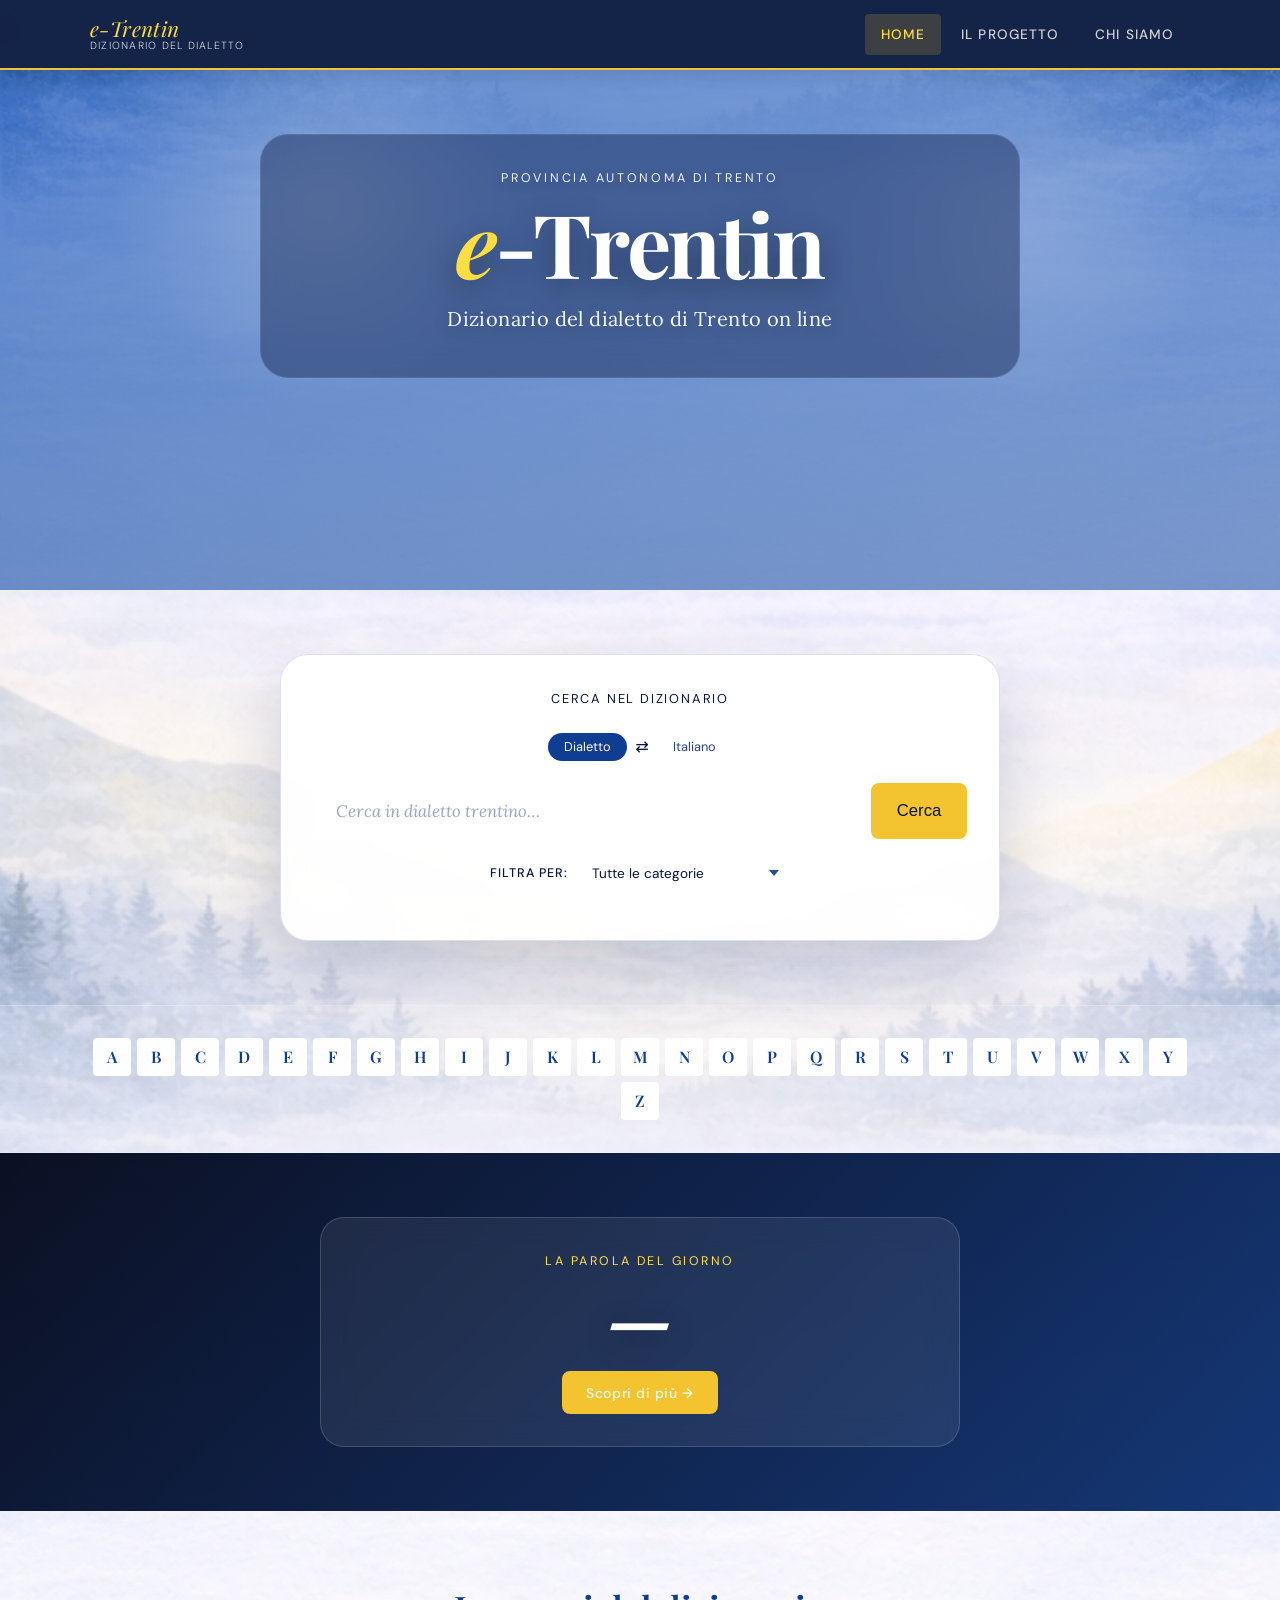
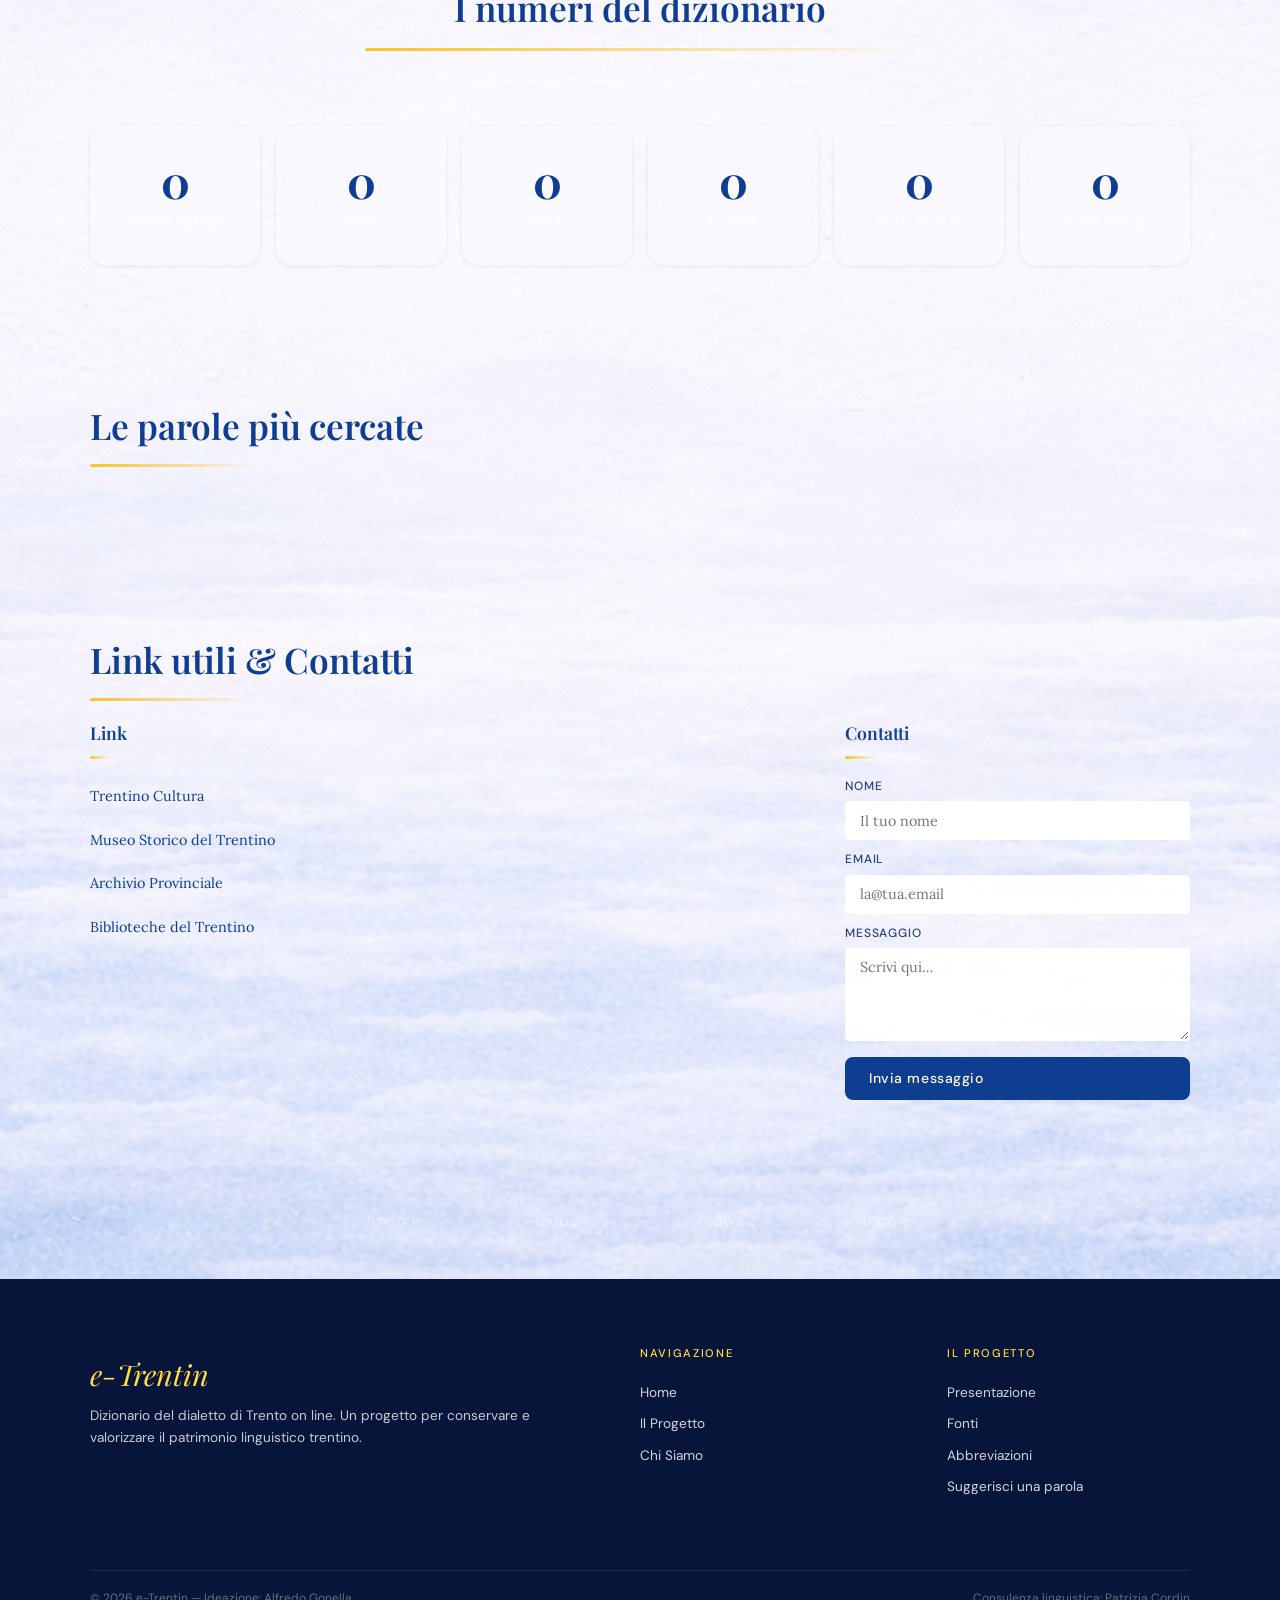
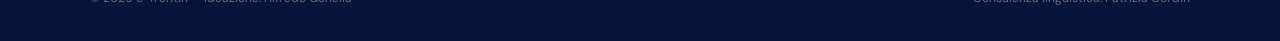
==== SITO/index.html @ 9597fbcd "modifiche estetiche" ====
<!DOCTYPE html>
<html lang="it">
<head>
  <meta charset="UTF-8" />
  <meta name="viewport" content="width=device-width, initial-scale=1.0" />
  <meta name="description" content="e-Trentin — Dizionario del dialetto di Trento online. Cerca parole in dialetto trentino o in italiano." />
  <title>e-Trentin | Dizionario del dialetto di Trento</title>

  <!-- Favicon (puoi sostituire con un file .ico reale) -->
  <link rel="icon" href="data:image/svg+xml,<svg xmlns='http://www.w3.org/2000/svg' viewBox='0 0 100 100'><text y='.9em' font-size='90'>🏔</text></svg>" />

  <!-- CSS: foglio principale + home -->
  <link rel="stylesheet" href="style.css" />
  <link rel="stylesheet" href="home.css" />
</head>
<body>

  <!-- ══════════════════════════════════════════
       NAVBAR
       ══════════════════════════════════════════ -->
  <nav id="navbar" role="navigation" aria-label="Navigazione principale">
    <div class="container nav-inner">

      <!-- Logo testuale -->
      <a href="index.html" class="nav-logo" aria-label="e-Trentin — torna alla home">
        <span class="logo-title">e-Trentin</span>
        <span class="logo-sub">Dizionario del dialetto</span>
      </a>

      <!-- Hamburger (mobile) -->
      <button id="nav-toggle" class="nav-toggle" aria-label="Apri menu" aria-expanded="false" aria-controls="nav-links">
        <span></span>
        <span></span>
        <span></span>
      </button>

      <!-- Voci di menu -->
      <ul id="nav-links" class="nav-links" role="menubar">
        <li role="none"><a href="index.html"    role="menuitem" class="active">Home</a></li>
        <li role="none"><a href="progetto.html" role="menuitem">Il Progetto</a></li>
        <li role="none"><a href="chi-siamo.html" role="menuitem">Chi Siamo</a></li>
      </ul>
    </div>
  </nav>


  <!-- ══════════════════════════════════════════
       HEADER HERO
       ══════════════════════════════════════════ -->
  <header id="site-header" role="banner">
    <div class="container header-content">
      <p class="header-pretitle animate-fade-up delay-1">Provincia Autonoma di Trento</p>
      <h1 class="site-title animate-fade-up delay-2">
        <em>e</em>-Trentin
      </h1>
      <p class="site-subtitle animate-fade-up delay-3">
        Dizionario del dialetto di Trento on line
      </p>
    </div>
  </header>


  <!-- ══════════════════════════════════════════
       SEZIONE RICERCA
       ══════════════════════════════════════════ -->
  <main id="main-content">
    <section id="cerca" aria-labelledby="cerca-title">
      <div class="container">

        <div class="search-wrapper">
          <p class="search-intro" id="cerca-title">Cerca nel dizionario</p>

          <!-- Toggle direzione: dialetto ↔ italiano -->
          <div class="search-direction" role="group" aria-label="Direzione di ricerca">
            <button class="dir-btn active" data-dir="dialetto" aria-pressed="true">
              Dialetto
            </button>
            <span class="dir-arrow" aria-hidden="true">⇄</span>
            <button class="dir-btn" data-dir="italiano" aria-pressed="false">
              Italiano
            </button>
          </div>

          <!-- Barra di ricerca con autocomplete -->
          <div class="search-box" role="search">
            <label for="search-input" class="visually-hidden">Inserisci il termine da cercare</label>
            <input
              type="search"
              id="search-input"
              class="search-input"
              placeholder="Cerca in dialetto trentino…"
              autocomplete="off"
              autocorrect="off"
              spellcheck="false"
              aria-autocomplete="list"
              aria-controls="autocomplete-dropdown"
            />
            <button id="search-btn" class="search-btn" aria-label="Avvia ricerca">
              Cerca
            </button>
            <!-- Dropdown autocomplete -->
            <div
              id="autocomplete-dropdown"
              class="autocomplete-dropdown"
              role="listbox"
              aria-label="Suggerimenti"
            ></div>
          </div>

          <!-- Filtro per categoria grammaticale -->
          <div class="filter-row">
            <span class="filter-label" id="filter-label">Filtra per:</span>
            <label for="filter-categoria" class="visually-hidden">Categoria grammaticale</label>
            <select id="filter-categoria" class="filter-select" aria-labelledby="filter-label">
              <option value="tutte">Tutte le categorie</option>
              <option value="sm">sm — Sostantivo maschile</option>
              <option value="sf">sf — Sostantivo femminile</option>
              <option value="np">np — Nome proprio</option>
              <option value="vb">vb — Verbo</option>
              <option value="avv">avv — Avverbio</option>
            </select>
          </div>
        </div><!-- /.search-wrapper -->

      </div><!-- /.container -->
    </section><!-- /#cerca -->


    <!-- ══════════════════════════════════════════
         NAVIGAZIONE ALFABETICA
         ══════════════════════════════════════════ -->
    <section id="alfabeto" aria-label="Sfoglia per lettera">
      <div class="container">
        <nav class="alphabet-nav" role="navigation" aria-label="Alfabeto">
          <!-- Le lettere vengono generate per comodità,
               ma potresti anche scriverle a mano -->
          <script>
            (function() {
              const lettere = 'ABCDEFGHIJKLMNOPQRSTUVWXYZ'.split('');
              lettere.forEach(l => {
                document.write(
                  `<button class="alpha-btn" data-letter="${l}" aria-label="Parole che iniziano con ${l}">${l}</button>`
                );
              });
            })();
          </script>
        </nav>
      </div>
    </section>


    <!-- ══════════════════════════════════════════
         RISULTATI RICERCA (nascosta all'inizio)
         ══════════════════════════════════════════ -->
    <section id="risultati" aria-live="polite" aria-label="Risultati della ricerca" hidden>
      <div class="container">
        <div class="results-header">
          <h2 class="section-title">Risultati</h2>
          <span id="results-count" class="results-count" aria-atomic="true"></span>
        </div>
        <div id="results-list" class="results-list" role="list"></div>
      </div>
    </section>


    <!-- ══════════════════════════════════════════
         PAROLA DEL GIORNO
         ══════════════════════════════════════════ -->
    <section id="parola-giorno" aria-labelledby="pdg-heading">
      <div class="container parola-giorno-inner">
        <p class="pdg-label">La parola del giorno</p>
        <h2 class="pdg-word" id="pdg-word" aria-atomic="true">—</h2>
        <p class="pdg-translation" id="pdg-translation"></p>
        <p style="font-size:.88rem; color:rgba(245,240,232,.6); margin-bottom:1.2rem;" id="pdg-definition"></p>
        <button id="pdg-btn" class="btn btn-accent">
          Scopri di più →
        </button>
      </div>
    </section>


    <!-- ══════════════════════════════════════════
         I NUMERI DEL DIZIONARIO
         ══════════════════════════════════════════ -->
    <section id="numeri" aria-labelledby="numeri-title">
      <div class="container">
        <h2 class="section-title centered" id="numeri-title">I numeri del dizionario</h2>
        <p style="text-align:center; color:var(--clr-light-text); font-style:italic; margin-bottom:2rem; font-size:.9rem;">
          Aggiornato continuamente grazie al contributo della comunità
        </p>
        <div class="stats-grid">
          <!-- data-count: valore finale animato da JS -->
          <div class="stat-item card">
            <span class="stat-number" id="count-lemmi" data-count="3240">0</span>
            <span class="stat-label">Lemmi totali</span>
          </div>
          <div class="stat-item card">
            <span class="stat-number" id="count-nomi" data-count="1850">0</span>
            <span class="stat-label">Nomi</span>
          </div>
          <div class="stat-item card">
            <span class="stat-number" id="count-verbi" data-count="720">0</span>
            <span class="stat-label">Verbi</span>
          </div>
          <div class="stat-item card">
            <span class="stat-number" id="count-avv" data-count="310">0</span>
            <span class="stat-label">Avverbi</span>
          </div>
          <div class="stat-item card">
            <span class="stat-number" id="count-np" data-count="160">0</span>
            <span class="stat-label">Nomi propri</span>
          </div>
          <div class="stat-item card">
            <span class="stat-number" id="count-audio" data-count="980">0</span>
            <span class="stat-label">Voci audio</span>
          </div>
        </div>
      </div>
    </section>


    <!-- ══════════════════════════════════════════
         PAROLE PIÙ CERCATE
         ══════════════════════════════════════════ -->
    <section id="piu-cercate" aria-labelledby="trending-title">
      <div class="container">
        <h2 class="section-title" id="trending-title">Le parole più cercate</h2>
        <div id="trending-chips" class="trending-grid" role="list" aria-label="Parole più cercate"></div>
      </div>
    </section>


    <!-- ══════════════════════════════════════════
         LINK E CONTATTI
         ══════════════════════════════════════════ -->
    <section id="link-contatti" aria-labelledby="link-title">
      <div class="container">
        <h2 class="section-title" id="link-title">Link utili &amp; Contatti</h2>

        <div class="link-contatti-grid">

          <!-- Link esterni -->
          <div>
            <h3 class="section-title" style="font-size:1.1rem; margin-bottom:1rem;">Link</h3>
            <ul class="external-links-list" aria-label="Link esterni">
              <li><a href="https://www.trentinocultura.net" target="_blank" rel="noopener">Trentino Cultura</a></li>
              <li><a href="https://www.museostorico.it" target="_blank" rel="noopener">Museo Storico del Trentino</a></li>
              <li><a href="https://www.archivioprovinciale.provincia.tn.it" target="_blank" rel="noopener">Archivio Provinciale</a></li>
              <li><a href="https://www.biblioteche.provincia.tn.it" target="_blank" rel="noopener">Biblioteche del Trentino</a></li>
              <!-- Aggiungere altri link secondo l'allegato -->
            </ul>
          </div>

          <!-- Form contatti -->
          <div>
            <h3 class="section-title" style="font-size:1.1rem; margin-bottom:1rem;">Contatti</h3>
            <form id="form-contatti" class="contact-form" novalidate>
              <div class="form-field">
                <label for="contact-nome">Nome</label>
                <input type="text" id="contact-nome" name="nome" placeholder="Il tuo nome" />
              </div>
              <div class="form-field">
                <label for="contact-email">Email</label>
                <input type="email" id="contact-email" name="email" placeholder="la@tua.email" required />
              </div>
              <div class="form-field">
                <label for="contact-msg">Messaggio</label>
                <textarea id="contact-msg" name="messaggio" rows="4" placeholder="Scrivi qui…" required></textarea>
              </div>
              <button type="submit" class="btn btn-primary" style="margin-top:.5rem;">
                Invia messaggio
              </button>
            </form>
          </div>

        </div><!-- /.link-contatti-grid -->
      </div>
    </section>


    <!-- ══════════════════════════════════════════
         LOGHI
         ══════════════════════════════════════════ -->
    <section id="loghi" aria-label="Partner e sostenitori">
      <div class="container">
        <h2 class="visually-hidden">Partner e sostenitori</h2>
        <div class="loghi-row">
          <!-- Sostituire i placeholder con i tag <img> reali -->
          <div class="logo-placeholder" role="img" aria-label="Logo partner 1">Logo 1</div>
          <div class="logo-placeholder" role="img" aria-label="Logo partner 2">Logo 2</div>
          <div class="logo-placeholder" role="img" aria-label="Logo partner 3">Logo 3</div>
          <div class="logo-placeholder" role="img" aria-label="Logo partner 4">Logo 4</div>
        </div>
      </div>
    </section>

  </main><!-- /#main-content -->


  <!-- ══════════════════════════════════════════
       MODALE DETTAGLIO PAROLA
       (nascosto; aperto da JS)
       ══════════════════════════════════════════ -->
  <div
    id="word-modal-overlay"
    class="word-modal-overlay"
    role="dialog"
    aria-modal="true"
    aria-labelledby="modal-word-title"
  >
    <div class="word-modal">
      <button id="modal-close-btn" class="modal-close" aria-label="Chiudi dettaglio">✕</button>

      <!-- Intestazione -->
      <h2 class="modal-word-title" id="modal-word-title">—</h2>
      <p class="modal-word-phonetic"></p>

      <!-- Categoria -->
      <div class="modal-section">
        <h3>Categoria grammaticale</h3>
        <p><span class="badge" id="modal-categoria"></span></p>
      </div>

      <!-- Traduzione -->
      <div class="modal-section">
        <h3>Traduzione italiana</h3>
        <p id="modal-italiano" style="font-weight:500; color:var(--clr-dark);"></p>
      </div>

      <!-- Definizione -->
      <div class="modal-section">
        <h3>Definizione / Nota d'uso</h3>
        <p id="modal-definizione"></p>
      </div>

      <!-- Audio (placeholder) -->
      <div class="modal-section">
        <h3>Pronuncia audio</h3>
        <button class="audio-btn" aria-label="Ascolta la pronuncia">
          🔊 Ascolta la pronuncia
        </button>
        <p style="font-size:.78rem; color:var(--clr-light-text); margin-top:.4rem; font-style:italic;">
          Lettura a cura di: Paola Bortolameotti, Alberto Cosa, Giordano Dainese
        </p>
      </div>

    </div>
  </div>


  <!-- ══════════════════════════════════════════
       FOOTER
       ══════════════════════════════════════════ -->
  <footer id="site-footer" role="contentinfo">
    <div class="container">
      <div class="footer-grid">

        <!-- Brand -->
        <div class="footer-brand">
          <p class="logo-title"><em>e</em>-Trentin</p>
          <p>Dizionario del dialetto di Trento on line. Un progetto per conservare e valorizzare il patrimonio linguistico trentino.</p>
        </div>

        <!-- Navigazione -->
        <div class="footer-col">
          <h4>Navigazione</h4>
          <ul>
            <li><a href="index.html">Home</a></li>
            <li><a href="progetto.html">Il Progetto</a></li>
            <li><a href="chi-siamo.html">Chi Siamo</a></li>
          </ul>
        </div>

        <!-- Progetto -->
        <div class="footer-col">
          <h4>Il progetto</h4>
          <ul>
            <li><a href="progetto.html#presentazione">Presentazione</a></li>
            <li><a href="progetto.html#fonti">Fonti</a></li>
            <li><a href="progetto.html#abbreviazioni">Abbreviazioni</a></li>
            <li><a href="progetto.html#suggerisci-parola">Suggerisci una parola</a></li>
          </ul>
        </div>

      </div>

      <div class="footer-bottom">
        <span>© <script>document.write(new Date().getFullYear())</script> e-Trentin — Ideazione: Alfredo Gonella</span>
        <span>Consulenza linguistica: Patrizia Cordin</span>
      </div>
    </div>
  </footer>


  <!-- ══════════════════════════════════════════
       SCRIPT
       Caricati in fondo per performance
       ══════════════════════════════════════════ -->
  <script src="main.js"></script>
  <script src="home.js"></script>

</body>
</html>
---- SITO/style.css ----
/* ============================================================
   e-Trentin — Dizionario del Dialetto di Trento
   Foglio di stile principale (style.css)
   ============================================================ */

/* ── Google Fonts ── */
@import url('https://fonts.googleapis.com/css2?family=Playfair+Display:ital,wght@0,400;0,600;0,700;1,400&family=Lora:ital,wght@0,400;0,500;1,400&family=DM+Sans:wght@300;400;500&display=swap');

/* ── Variabili CSS (palette e tipografia) ── */
:root {
  /* Colori principali */
  --clr-cream:       #fffbea;       /* sfondo principale chiaro */
  --clr-parchment:   #f8f2d7;       /* sfondo secondario chiaro */
  --clr-forest:      #0f3d91;       /* blu profondo */
  --clr-forest-lt:   #2e5bbf;       /* blu più chiaro */
  --clr-terracotta:  #f4c430;       /* giallo sole */
  --clr-gold:        #ffde44;       /* giallo brillante */
  --clr-dark:        #07153b;       /* testo scuro */
  --clr-mid:         #274280;       /* testo medio */
  --clr-light-text:  rgba(255,255,255,.88); /* testo chiaro */
  --clr-border:      rgba(255,255,255,.16); /* bordi sottili */
  --clr-white:       rgba(255,255,255,.96);
  --clr-card:        rgba(255,255,255,.14);
  --clr-glass:       rgba(255,255,255,.16);
  --clr-glass-strong:rgba(255,255,255,.22);

  /* Tipografia */
  --font-display: 'Playfair Display', Georgia, serif;
  --font-body:    'Lora', Georgia, serif;
  --font-ui:      'DM Sans', system-ui, sans-serif;

  /* Spaziature */
  --space-xs:  0.25rem;
  --space-sm:  0.5rem;
  --space-md:  1rem;
  --space-lg:  2rem;
  --space-xl:  4rem;
  --space-xxl: 7rem;

  /* Raggi bordo */
  --radius-sm: 4px;
  --radius-md: 8px;
  --radius-lg: 16px;
  --radius-pill: 999px;

  /* Ombre */
  --shadow-sm:  0 1px 4px rgba(26,26,20,.08);
  --shadow-md:  0 4px 16px rgba(26,26,20,.12);
  --shadow-lg:  0 12px 40px rgba(26,26,20,.16);

  /* Transizioni */
  --transition: 0.25s ease;
}

/* ── Reset e base ── */
*, *::before, *::after {
  box-sizing: border-box;
  margin: 0;
  padding: 0;
}

html {
  font-size: 16px;
  scroll-behavior: smooth;
  min-height: 100%;
  background: transparent !important;
}

body {
  position: relative;
  font-family: var(--font-body);
  color: var(--clr-dark);
  font-size: 1.08rem;
  line-height: 1.85;
  min-height: 100%;
  background: transparent !important;
}

body::before {
  content: '';
  position: absolute;
  inset: 0;
  z-index: -1;
  background: url("./Foto/nuovoSfondo.png") center/cover scroll no-repeat;
  opacity: 1;
  pointer-events: none;
}

/* ── Accessibilità: focus visibile ── */
:focus-visible {
  outline: 2px solid var(--clr-terracotta);
  outline-offset: 3px;
}

/* ── Utilità generali ── */
.container {
  width: 90%;
  max-width: 1100px;
  margin: 0 auto;
}

.visually-hidden {
  position: absolute;
  width: 1px; height: 1px;
  overflow: hidden;
  clip: rect(0 0 0 0);
  white-space: nowrap;
}

/* ── NAVBAR ── */
#navbar {
  position: sticky;
  top: 0;
  z-index: 100;
  background: rgba(6,21,59,.93);
  backdrop-filter: blur(12px);
  border-bottom: 2px solid var(--clr-terracotta);
  box-shadow: var(--shadow-md);
}

.nav-inner {
  display: flex;
  align-items: center;
  justify-content: space-between;
  padding: 0.85rem 0;
}

.nav-links a {
  color: rgba(255,255,255,.85);
}

.nav-links a:hover,
.nav-links a.active {
  background: rgba(244,196,48,.15);
  color: var(--clr-terracotta);
}

.nav-toggle span {
  background: var(--clr-terracotta);
}

/* Logo testuale nella navbar */
.nav-logo {
  text-decoration: none;
  display: flex;
  flex-direction: column;
  line-height: 1.1;
}

.nav-logo .logo-title {
  font-family: var(--font-display);
  font-style: italic;
  font-weight: 400;
  color: var(--clr-gold);
  font-size: 1.3rem;
  letter-spacing: 0.02em;
}

.nav-logo .logo-sub {
  font-family: var(--font-ui);
  font-size: 0.65rem;
  font-weight: 300;
  color: rgba(255,255,255,.82);
  letter-spacing: 0.12em;
  text-transform: uppercase;
}

/* Voci di navigazione */
.nav-links {
  display: flex;
  align-items: center;
  gap: 0.25rem;
  list-style: none;
}

.nav-links a {
  display: block;
  padding: 0.5rem 1rem;
  font-family: var(--font-ui);
  font-weight: 500;
  font-size: 0.85rem;
  letter-spacing: 0.08em;
  text-transform: uppercase;
  color: rgba(245,240,232,.85);
  text-decoration: none;
  border-radius: var(--radius-sm);
  transition: background var(--transition), color var(--transition);
}

.nav-links a:hover,
.nav-links a.active {
  background: rgba(244,196,48,.18);
  color: var(--clr-gold);
}

/* Hamburger per mobile */
.nav-toggle {
  display: none;
  flex-direction: column;
  gap: 5px;
  background: none;
  border: none;
  cursor: pointer;
  padding: 0.4rem;
}

.nav-toggle span {
  display: block;
  width: 24px;
  height: 2px;
  background: var(--clr-gold);
  border-radius: 2px;
  transition: transform var(--transition), opacity var(--transition);
}

/* Stato aperto hamburger */
.nav-toggle.open span:nth-child(1) { transform: translateY(7px) rotate(45deg); }
.nav-toggle.open span:nth-child(2) { opacity: 0; }
.nav-toggle.open span:nth-child(3) { transform: translateY(-7px) rotate(-45deg); }

/* ── HEADER HERO ── */
#site-header {
  background-image:
    linear-gradient(160deg, rgba(41,104,204,.68) 0%, rgba(90,140,220,.58) 100%),
    url("Foto/nuovoSfondo.png");
  background-position: center;
  background-repeat: no-repeat;
  background-size: cover;
  background-attachment: fixed;
  padding: var(--space-xl) 0 var(--space-lg);
  min-height: 520px;
  text-align: center;
  position: relative;
  overflow: hidden;
}

/* Decorative overlay for readability */
#site-header::before {
  content: '';
  position: absolute;
  inset: 0;
  background: radial-gradient(circle at 25% 25%, rgba(255,255,255,.22), transparent 20%),
              radial-gradient(circle at 80% 30%, rgba(255,255,255,.14), transparent 18%),
              linear-gradient(180deg, rgba(7,30,76,.06) 0%, rgba(7,30,76,.18) 100%);
  pointer-events: none;
}

.header-content {
  position: relative;
  z-index: 1;
  max-width: 760px;
  margin: 0 auto;
  padding: 2rem 1.5rem 2.5rem;
  background: rgba(4,19,60,.40);
  border-radius: 28px;
  border: 1px solid rgba(255,255,255,.10);
  backdrop-filter: blur(16px);
}

.header-pretitle {
  font-family: var(--font-ui);
  font-size: 0.78rem;
  font-weight: 400;
  letter-spacing: 0.22em;
  text-transform: uppercase;
  color: rgba(255,255,255,.90);
  margin-bottom: var(--space-sm);
  text-shadow: 0 3px 12px rgba(0,0,0,.3);
}

.site-title {
  font-family: var(--font-display);
  font-size: clamp(3rem, 8vw, 5.5rem);
  font-weight: 700;
  color: #ffffff;
  line-height: 1.02;
  letter-spacing: -0.03em;
  text-shadow: 0 10px 30px rgba(0,0,0,.35);
}

.site-title em {
  color: var(--clr-gold);
  font-style: italic;
}

.site-subtitle {
  font-family: var(--font-body);
  font-size: clamp(1rem, 2.2vw, 1.25rem);
  font-style: normal;
  color: rgba(255,255,255,.95);
  margin-top: 0.75rem;
  letter-spacing: 0.02em;
  text-shadow: 0 4px 18px rgba(0,0,0,.28);
}

/* ── SEZIONI GENERICHE ── */
section {
  padding: var(--space-xl) 0;
}

.content-section {
  background: rgba(255,255,255,.12);
  border: 1px solid rgba(255,255,255,.16);
  border-radius: 28px;
  padding: calc(var(--space-xl) + 0.5rem);
  box-shadow: 0 18px 50px rgba(3,24,70,.12);
  backdrop-filter: blur(18px);
  margin-bottom: var(--space-xl);
}

.content-section p,
.content-section ul,
.content-section ol,
.content-section .highlight-box,
.team-card,
.card,
.search-wrapper,
.suggest-form,
.form-field input,
.form-field select,
.form-field textarea {
  color: var(--clr-dark);
}

.content-section > p {
  background: rgba(255,255,255,.22);
  border-radius: 18px;
  padding: 1rem 1.2rem;
  border: 1px solid rgba(255,255,255,.16);
  line-height: 1.9;
  max-width: 860px;
  margin: 0 auto 1.4rem;
}

.section-title {
  font-family: var(--font-display);
  font-size: clamp(1.5rem, 4vw, 2.2rem);
  font-weight: 600;
  color: var(--clr-forest);
  margin-bottom: var(--space-md);
  position: relative;
  display: inline-block;
}

/* Sottolineatura decorativa */
.section-title::after {
  content: '';
  display: block;
  width: 50%;
  height: 3px;
  background: linear-gradient(90deg, var(--clr-terracotta), transparent);
  margin-top: 6px;
  border-radius: var(--radius-pill);
}

.section-title.centered {
  display: block;
  text-align: center;
}

.section-title.centered::after {
  margin: 8px auto 0;
}

/* ── CARD GENERICA ── */
.card {
  background: var(--clr-card);
  border: 1px solid rgba(255,255,255,.18);
  border-radius: var(--radius-lg);
  padding: var(--space-lg);
  box-shadow: 0 18px 35px rgba(3,24,70,.1);
  transition: box-shadow var(--transition), transform var(--transition);
  backdrop-filter: blur(16px);
}

.card:hover {
  box-shadow: 0 22px 52px rgba(3,24,70,.14);
  transform: translateY(-3px);
}

.highlight-box {
  background: linear-gradient(135deg, rgba(244,196,48,.14), rgba(255,255,255,.12));
  border: 1px solid rgba(255,255,255,.18);
  border-left: 4px solid var(--clr-terracotta);
  border-radius: var(--radius-lg);
  padding: var(--space-lg);
  margin: var(--space-md) 0;
  backdrop-filter: blur(18px);
}

.highlight-box.terracotta {
  background: linear-gradient(135deg, rgba(244,196,48,.12), rgba(15,61,145,.1));
  border-color: rgba(244,196,48,.4);
  border-left-color: var(--clr-terracotta);
}

.search-wrapper {
  max-width: 720px;
  margin: 0 auto;
  text-align: center;
  padding: var(--space-lg);
  border-radius: 28px;
  background: rgba(255,255,255,.16);
  border: 1px solid rgba(255,255,255,.18);
  box-shadow: 0 30px 70px rgba(3,24,70,.15);
  backdrop-filter: blur(18px);
}

/* ── BADGE / CHIP ── */
.badge {
  display: inline-block;
  font-family: var(--font-ui);
  font-size: 0.7rem;
  font-weight: 500;
  letter-spacing: 0.06em;
  text-transform: uppercase;
  padding: 2px 8px;
  border-radius: var(--radius-pill);
  background: var(--clr-parchment);
  color: var(--clr-mid);
  border: 1px solid var(--clr-border);
}

.badge.verb     { background: #e8f0e8; color: #2d5a2d; border-color: #b0d0b0; }
.badge.noun-m   { background: #e8eef8; color: #1e3a6e; border-color: #a8c0e0; }
.badge.noun-f   { background: #f8eaed; color: #7a1a2e; border-color: #e0a8b8; }
.badge.adv      { background: #f8f0e0; color: #6e4a00; border-color: #e0c880; }
.badge.prop     { background: #f0e8f8; color: #4a1a7a; border-color: #c8a0e0; }

/* ── PULSANTI ── */
.btn {
  display: inline-flex;
  align-items: center;
  gap: var(--space-sm);
  font-family: var(--font-ui);
  font-weight: 500;
  font-size: 0.875rem;
  letter-spacing: 0.04em;
  padding: 0.65rem 1.4rem;
  border-radius: var(--radius-md);
  border: 2px solid transparent;
  cursor: pointer;
  text-decoration: none;
  transition: all var(--transition);
  white-space: nowrap;
}

.btn-primary {
  background: var(--clr-forest);
  color: var(--clr-cream);
  border-color: var(--clr-forest);
}

.btn-primary:hover {
  background: var(--clr-forest-lt);
  border-color: var(--clr-forest-lt);
}

.btn-accent {
  background: var(--clr-terracotta);
  color: var(--clr-white);
  border-color: var(--clr-terracotta);
}

.btn-accent:hover {
  background: #a04a28;
  border-color: #a04a28;
}

.btn-outline {
  background: transparent;
  color: var(--clr-forest);
  border-color: var(--clr-forest);
}

.btn-outline:hover {
  background: var(--clr-forest);
  color: var(--clr-cream);
}

/* ── FOOTER ── */
#site-footer {
  background: var(--clr-dark);
  color: rgba(255,255,255,.82);
  padding: var(--space-xl) 0 var(--space-lg);
  font-family: var(--font-ui);
  font-size: 0.85rem;
}

.footer-grid {
  display: grid;
  grid-template-columns: 2fr 1fr 1fr;
  gap: var(--space-xl);
  margin-bottom: var(--space-xl);
}

.footer-brand .logo-title {
  font-family: var(--font-display);
  font-style: italic;
  font-size: 1.8rem;
  color: var(--clr-gold);
}

.footer-brand p {
  margin-top: var(--space-sm);
  line-height: 1.6;
  color: rgba(255,255,255,.78);
}

.footer-col h4 {
  font-family: var(--font-ui);
  font-size: 0.7rem;
  font-weight: 500;
  letter-spacing: 0.15em;
  text-transform: uppercase;
  color: var(--clr-gold);
  margin-bottom: var(--space-md);
}

.footer-col ul {
  list-style: none;
}

.footer-col ul li {
  margin-bottom: 0.4rem;
}

.footer-col a {
  color: rgba(255,255,255,.82);
  text-decoration: none;
  transition: color var(--transition);
}

.footer-col a:hover {
  color: var(--clr-gold);
}

.footer-bottom {
  border-top: 1px solid rgba(255,255,255,.1);
  padding-top: var(--space-md);
  display: flex;
  justify-content: space-between;
  align-items: center;
  flex-wrap: wrap;
  gap: var(--space-sm);
  color: rgba(245,240,232,.4);
  font-size: 0.75rem;
}

/* ── ANIMAZIONI ── */
@keyframes fadeInUp {
  from { opacity: 0; transform: translateY(20px); }
  to   { opacity: 1; transform: translateY(0); }
}

@keyframes fadeIn {
  from { opacity: 0; }
  to   { opacity: 1; }
}

.animate-fade-up {
  animation: fadeInUp 0.6s ease both;
}

.animate-fade {
  animation: fadeIn 0.5s ease both;
}

/* Ritardi per stagger */
.delay-1 { animation-delay: 0.1s; }
.delay-2 { animation-delay: 0.2s; }
.delay-3 { animation-delay: 0.3s; }
.delay-4 { animation-delay: 0.4s; }

/* ── RESPONSIVE ── */
@media (max-width: 768px) {
  /* Navbar mobile */
  .nav-toggle {
    display: flex;
  }

  .nav-links {
    display: none;
    position: absolute;
    top: 100%;
    left: 0; right: 0;
    background: rgba(30,50,30,.98);
    flex-direction: column;
    align-items: stretch;
    padding: var(--space-md);
    gap: 0.1rem;
    border-bottom: 2px solid var(--clr-gold);
  }

  .nav-links.open {
    display: flex;
  }

  .nav-links a {
    padding: 0.75rem 1rem;
    font-size: 0.95rem;
  }

  /* Footer mobile */
  .footer-grid {
    grid-template-columns: 1fr;
    gap: var(--space-lg);
  }
}

@media (max-width: 480px) {
  .footer-bottom {
    flex-direction: column;
    text-align: center;
  }
}
---- SITO/home.css ----
/* ============================================================
   e-Trentin — CSS specifico per la pagina HOME (home.css)
   ============================================================ */

/* ── SEZIONE RICERCA PRINCIPALE ── */
#cerca {
  padding: var(--space-xl) 0;
  background: transparent;
}

.search-wrapper {
  max-width: 720px;
  margin: 0 auto;
  text-align: center;
  padding: var(--space-lg);
  border-radius: 28px;
  background: rgba(255,255,255,.95);
  border: 1px solid rgba(39,66,128,.16);
  box-shadow: 0 30px 70px rgba(3,24,70,.18);
  backdrop-filter: blur(18px);
}

.search-intro {
  font-family: var(--font-ui);
  font-size: 0.8rem;
  letter-spacing: 0.14em;
  text-transform: uppercase;
  color: var(--clr-dark);
  margin-bottom: var(--space-md);
}

/* Toggle direzione ricerca */
.search-direction {
  display: inline-flex;
  align-items: center;
  gap: var(--space-sm);
  background: rgba(255,255,255,.09);
  border: 1px solid rgba(255,255,255,.18);
  border-radius: var(--radius-pill);
  padding: 4px;
  margin-bottom: var(--space-md);
  font-family: var(--font-ui);
  font-size: 0.8rem;
}

.search-direction .dir-btn {
  padding: 0.35rem 1rem;
  border-radius: var(--radius-pill);
  border: none;
  background: none;
  cursor: pointer;
  font-family: inherit;
  font-size: inherit;
  color: var(--clr-mid);
  transition: all var(--transition);
}

.search-direction .dir-btn.active {
  background: var(--clr-forest);
  color: var(--clr-cream);
}

.search-direction .dir-arrow {
  color: var(--clr-dark);
  font-size: 1rem;
}

/* Input di ricerca */
.search-box {
  display: flex;
  gap: var(--space-sm);
  margin-bottom: var(--space-md);
  position: relative;
}

.search-input {
  flex: 1;
  padding: 0.95rem 1.3rem;
  font-family: var(--font-body);
  font-size: 1.05rem;
  border: 2px solid rgba(255,255,255,.18);
  border-radius: var(--radius-md);
  background: rgba(255,255,255,.9);
  color: var(--clr-dark);
  transition: border-color var(--transition), box-shadow var(--transition);
}

.search-input:focus {
  outline: none;
  border-color: var(--clr-forest);
  box-shadow: 0 0 0 4px rgba(15,61,145,.12);
}

.search-input::placeholder {
  color: rgba(39,66,128,.48);
  font-style: italic;
}

.search-btn {
  padding: 0.95rem 1.6rem;
  background: var(--clr-terracotta);
  color: var(--clr-dark);
  border: none;
  border-radius: var(--radius-md);
  cursor: pointer;
  font-size: 1.05rem;
  transition: background var(--transition), transform 0.1s;
  flex-shrink: 0;
}

.search-btn:hover   { background: #f7d633; }
.search-btn:active  { transform: scale(.96); }

/* Filtro per categoria */
.filter-row {
  display: flex;
  align-items: center;
  gap: var(--space-sm);
  flex-wrap: wrap;
  justify-content: center;
  margin-bottom: var(--space-md);
}

.filter-label {
  font-family: var(--font-ui);
  font-size: 0.78rem;
  font-weight: 500;
  letter-spacing: 0.08em;
  text-transform: uppercase;
  color: var(--clr-dark);
}

.filter-select {
  padding: 0.55rem 0.95rem;
  font-family: var(--font-ui);
  font-size: 0.85rem;
  border: 1px solid rgba(255,255,255,.18);
  border-radius: var(--radius-pill);
  background: rgba(255,255,255,.92);
  color: var(--clr-dark);
  cursor: pointer;
  transition: border-color var(--transition);
  appearance: none;
  background-image: url("data:image/svg+xml,%3Csvg xmlns='http://www.w3.org/2000/svg' width='10' height='6'%3E%3Cpath d='M0 0l5 6 5-6z' fill='%23274b97'/%3E%3C/svg%3E");
  background-repeat: no-repeat;
  background-position: right 10px center;
  padding-right: 2rem;
}

.filter-select:focus {
  outline: none;
  border-color: var(--clr-forest);
}

/* Suggerimenti autocomplete */
.autocomplete-dropdown {
  position: absolute;
  top: calc(100% + 4px);
  left: 0;
  right: 60px; /* larghezza del pulsante cerca + gap */
  background: rgba(255,255,255,.96);
  border: 1px solid rgba(255,255,255,.18);
  border-radius: var(--radius-md);
  box-shadow: var(--shadow-lg);
  z-index: 50;
  max-height: 280px;
  overflow-y: auto;
  display: none;
}

.autocomplete-dropdown.visible {
  display: block;
  animation: fadeInUp 0.15s ease both;
}

.autocomplete-item {
  display: flex;
  align-items: center;
  justify-content: space-between;
  padding: 0.6rem 1rem;
  cursor: pointer;
  font-family: var(--font-body);
  font-size: 0.95rem;
  transition: background var(--transition);
  border-bottom: 1px solid var(--clr-border);
}

.autocomplete-item:last-child { border-bottom: none; }
.autocomplete-item:hover { background: rgba(255,255,255,.12); }

.autocomplete-item .item-word {
  font-weight: 500;
  color: var(--clr-dark);
}

.autocomplete-item .item-translation {
  font-size: 0.8rem;
  color: var(--clr-light-text);
  font-style: italic;
}

/* ── ALFABETO ── */
#alfabeto {
  padding: var(--space-lg) 0;
  background: rgba(255,255,255,.12);
  border-top: 1px solid rgba(255,255,255,.18);
  border-bottom: 1px solid rgba(255,255,255,.18);
}

.alphabet-nav {
  display: flex;
  flex-wrap: wrap;
  gap: 6px;
  justify-content: center;
}

.alpha-btn {
  width: 38px;
  height: 38px;
  display: flex;
  align-items: center;
  justify-content: center;
  font-family: var(--font-display);
  font-size: 1rem;
  font-weight: 600;
  color: var(--clr-forest);
  background: var(--clr-white);
  border: 1px solid var(--clr-border);
  border-radius: var(--radius-sm);
  cursor: pointer;
  text-decoration: none;
  transition: all var(--transition);
}

.alpha-btn:hover,
.alpha-btn.active {
  background: var(--clr-forest);
  color: var(--clr-gold);
  border-color: var(--clr-forest);
}

/* ── RISULTATI RICERCA ── */
#risultati {
  padding: var(--space-lg) 0;
}

.results-header {
  display: flex;
  align-items: center;
  justify-content: space-between;
  margin-bottom: var(--space-md);
  flex-wrap: wrap;
  gap: var(--space-sm);
}

.results-count {
  font-family: var(--font-ui);
  font-size: 0.85rem;
  color: var(--clr-light-text);
}

/* Lista risultati */
.results-list {
  display: flex;
  flex-direction: column;
  gap: var(--space-sm);
}

.result-card {
  background: var(--clr-white);
  border: 1px solid var(--clr-border);
  border-left: 4px solid var(--clr-forest);
  border-radius: var(--radius-md);
  padding: 1rem 1.2rem;
  cursor: pointer;
  transition: all var(--transition);
  display: flex;
  align-items: flex-start;
  gap: 1rem;
}

.result-card:hover {
  border-left-color: var(--clr-terracotta);
  box-shadow: var(--shadow-md);
  transform: translateX(4px);
}

.result-card .word-main {
  font-family: var(--font-display);
  font-size: 1.2rem;
  font-weight: 600;
  color: var(--clr-dark);
  min-width: 130px;
}

.result-card .word-badges {
  display: flex;
  flex-wrap: wrap;
  gap: 4px;
  align-items: center;
}

.result-card .word-def {
  flex: 1;
  font-size: 0.9rem;
  color: var(--clr-mid);
  font-style: italic;
}

/* Modale dettaglio parola */
.word-modal-overlay {
  position: fixed;
  inset: 0;
  background: rgba(26,26,20,.6);
  backdrop-filter: blur(4px);
  z-index: 200;
  display: flex;
  align-items: center;
  justify-content: center;
  padding: var(--space-md);
  opacity: 0;
  pointer-events: none;
  transition: opacity var(--transition);
}

.word-modal-overlay.open {
  opacity: 1;
  pointer-events: all;
}

.word-modal {
  background: var(--clr-cream);
  border-radius: var(--radius-lg);
  max-width: 620px;
  width: 100%;
  max-height: 85vh;
  overflow-y: auto;
  box-shadow: var(--shadow-lg);
  padding: var(--space-xl);
  position: relative;
  transform: translateY(30px);
  transition: transform var(--transition);
}

.word-modal-overlay.open .word-modal {
  transform: translateY(0);
}

.modal-close {
  position: absolute;
  top: 1rem; right: 1rem;
  background: none;
  border: none;
  font-size: 1.5rem;
  cursor: pointer;
  color: var(--clr-light-text);
  transition: color var(--transition);
  line-height: 1;
}

.modal-close:hover { color: var(--clr-dark); }

.modal-word-title {
  font-family: var(--font-display);
  font-size: 2.4rem;
  font-weight: 700;
  color: var(--clr-dark);
  margin-bottom: 0.25rem;
}

.modal-word-phonetic {
  font-family: var(--font-ui);
  font-size: 0.85rem;
  color: var(--clr-light-text);
  margin-bottom: var(--space-sm);
}

.modal-section {
  margin-top: var(--space-md);
  padding-top: var(--space-md);
  border-top: 1px solid var(--clr-border);
}

.modal-section h3 {
  font-family: var(--font-ui);
  font-size: 0.75rem;
  font-weight: 500;
  letter-spacing: 0.12em;
  text-transform: uppercase;
  color: var(--clr-light-text);
  margin-bottom: 0.4rem;
}

.modal-section p, .modal-section ul {
  font-size: 0.95rem;
  color: var(--clr-mid);
}

/* Pulsante audio */
.audio-btn {
  display: inline-flex;
  align-items: center;
  gap: 0.4rem;
  padding: 0.4rem 1rem;
  background: rgba(255,255,255,.12);
  border: 1px solid rgba(255,255,255,.18);
  border-radius: var(--radius-pill);
  cursor: pointer;
  font-family: var(--font-ui);
  font-size: 0.8rem;
  color: var(--clr-dark);
  transition: all var(--transition);
  margin-top: 0.5rem;
}

.audio-btn:hover {
  background: var(--clr-forest);
  color: var(--clr-cream);
  border-color: var(--clr-forest);
}

/* ── PAROLA DEL GIORNO ── */
#parola-giorno {
  background: linear-gradient(135deg, rgba(2,9,34,.95) 0%, rgba(15,61,145,.95) 100%);
  color: var(--clr-cream);
  padding: var(--space-xl) 0;
  text-align: center;
  position: relative;
  overflow: hidden;
}

#parola-giorno::before {
  content: '';
  position: absolute;
  inset: 0;
  background: rgba(0,0,0,.22);
  pointer-events: none;
}

.parola-giorno-inner {
  position: relative;
  z-index: 1;
  max-width: 640px;
  margin: 0 auto;
  padding: var(--space-lg) var(--space-md);
  background: rgba(255,255,255,.08);
  border-radius: 24px;
  border: 1px solid rgba(255,255,255,.16);
  backdrop-filter: blur(16px);
}

.pdg-label {
  font-family: var(--font-ui);
  font-size: 0.78rem;
  letter-spacing: 0.2em;
  text-transform: uppercase;
  color: var(--clr-gold);
  margin-bottom: var(--space-sm);
}

.pdg-word {
  font-family: var(--font-display);
  font-size: clamp(2.75rem, 8vw, 4.25rem);
  font-weight: 700;
  font-style: italic;
  color: #ffffff;
  line-height: 1.05;
  text-shadow: 0 8px 30px rgba(0,0,0,.35);
  margin-bottom: var(--space-sm);
}

.pdg-translation {
  font-family: var(--font-body);
  font-size: 1.15rem;
  color: rgba(255,255,255,.92);
  font-style: normal;
  margin-bottom: var(--space-md);
}

#pdg-definition {
  color: rgba(255,255,255,.82) !important;
  font-size: 1rem;
}

/* ── NUMERI DEL DIZIONARIO ── */
#numeri {
  background: rgba(255,255,255,.08);
  padding: var(--space-xl) 0;
}

.stats-grid {
  display: grid;
  grid-template-columns: repeat(auto-fit, minmax(140px, 1fr));
  gap: var(--space-md);
  text-align: center;
}

.stat-item {
  padding: var(--space-lg) var(--space-md);
  background: rgba(255,255,255,.14);
  border-radius: var(--radius-lg);
  border: 1px solid rgba(255,255,255,.18);
  box-shadow: var(--shadow-sm);
}

.stat-number {
  font-family: var(--font-display);
  font-size: 2.8rem;
  font-weight: 700;
  color: var(--clr-forest);
  line-height: 1;
  display: block;
}

.stat-label {
  font-family: var(--font-ui);
  font-size: 0.75rem;
  font-weight: 500;
  letter-spacing: 0.1em;
  text-transform: uppercase;
  color: var(--clr-light-text);
  margin-top: 0.4rem;
  display: block;
}

/* ── PAROLE PIÙ CERCATE ── */
#piu-cercate {
  padding: var(--space-xl) 0;
}

.trending-grid {
  display: flex;
  flex-wrap: wrap;
  gap: var(--space-sm);
  margin-top: var(--space-md);
}

.trending-chip {
  display: inline-flex;
  align-items: center;
  gap: 0.3rem;
  padding: 0.4rem 0.9rem;
  background: var(--clr-white);
  border: 1px solid var(--clr-border);
  border-radius: var(--radius-pill);
  font-family: var(--font-body);
  font-size: 0.88rem;
  color: var(--clr-mid);
  cursor: pointer;
  text-decoration: none;
  transition: all var(--transition);
}

.trending-chip:hover {
  background: var(--clr-forest);
  color: var(--clr-cream);
  border-color: var(--clr-forest);
}

.trending-chip .trend-rank {
  font-family: var(--font-ui);
  font-size: 0.68rem;
  color: var(--clr-terracotta);
  font-weight: 700;
}

/* ── LINK E CONTATTI ── */
#link-contatti {
  background: rgba(255,255,255,.08);
  padding: var(--space-xl) 0;
}

.link-contatti-grid {
  display: grid;
  grid-template-columns: 2fr 1fr;
  gap: var(--space-xl);
}

.external-links-list {
  list-style: none;
}

.external-links-list li {
  padding: 0.5rem 0;
  border-bottom: 1px dashed rgba(255,255,255,.18);
}

.external-links-list li:last-child { border-bottom: none; }

.external-links-list a {
  color: var(--clr-forest);
  text-decoration: none;
  font-size: 0.9rem;
  display: flex;
  align-items: center;
  gap: 0.4rem;
  transition: color var(--transition);
}

.external-links-list a:hover { color: var(--clr-forest-lt); }

/* Form contatti */
.contact-form {
  display: flex;
  flex-direction: column;
  gap: var(--space-sm);
}

.form-field {
  display: flex;
  flex-direction: column;
  gap: 4px;
}

.form-field label {
  font-family: var(--font-ui);
  font-size: 0.75rem;
  font-weight: 500;
  letter-spacing: 0.08em;
  text-transform: uppercase;
  color: var(--clr-mid);
}

.form-field input,
.form-field textarea {
  padding: 0.6rem 0.9rem;
  font-family: var(--font-body);
  font-size: 0.9rem;
  border: 1px solid var(--clr-border);
  border-radius: var(--radius-sm);
  background: var(--clr-white);
  color: var(--clr-dark);
  transition: border-color var(--transition);
  resize: vertical;
}

.form-field input:focus,
.form-field textarea:focus {
  outline: none;
  border-color: var(--clr-forest);
}

/* ── LOGHI ── */
#loghi {
  padding: var(--space-lg) 0;
  border-top: 1px solid var(--clr-border);
}

.loghi-row {
  display: flex;
  align-items: center;
  justify-content: center;
  flex-wrap: wrap;
  gap: var(--space-xl);
  opacity: 0.7;
}

.logo-placeholder {
  width: 100px;
  height: 50px;
  background: var(--clr-border);
  border-radius: var(--radius-sm);
  display: flex;
  align-items: center;
  justify-content: center;
  font-family: var(--font-ui);
  font-size: 0.7rem;
  color: var(--clr-light-text);
  text-transform: uppercase;
  letter-spacing: 0.1em;
}

/* ── RESPONSIVE HOME ── */
@media (max-width: 768px) {
  .link-contatti-grid {
    grid-template-columns: 1fr;
  }

  .result-card {
    flex-direction: column;
    gap: 0.5rem;
  }

  .result-card .word-main {
    min-width: unset;
  }

  .search-box {
    flex-direction: column;
  }

  .search-btn {
    width: 100%;
    justify-content: center;
  }

  .autocomplete-dropdown {
    right: 0;
  }
}
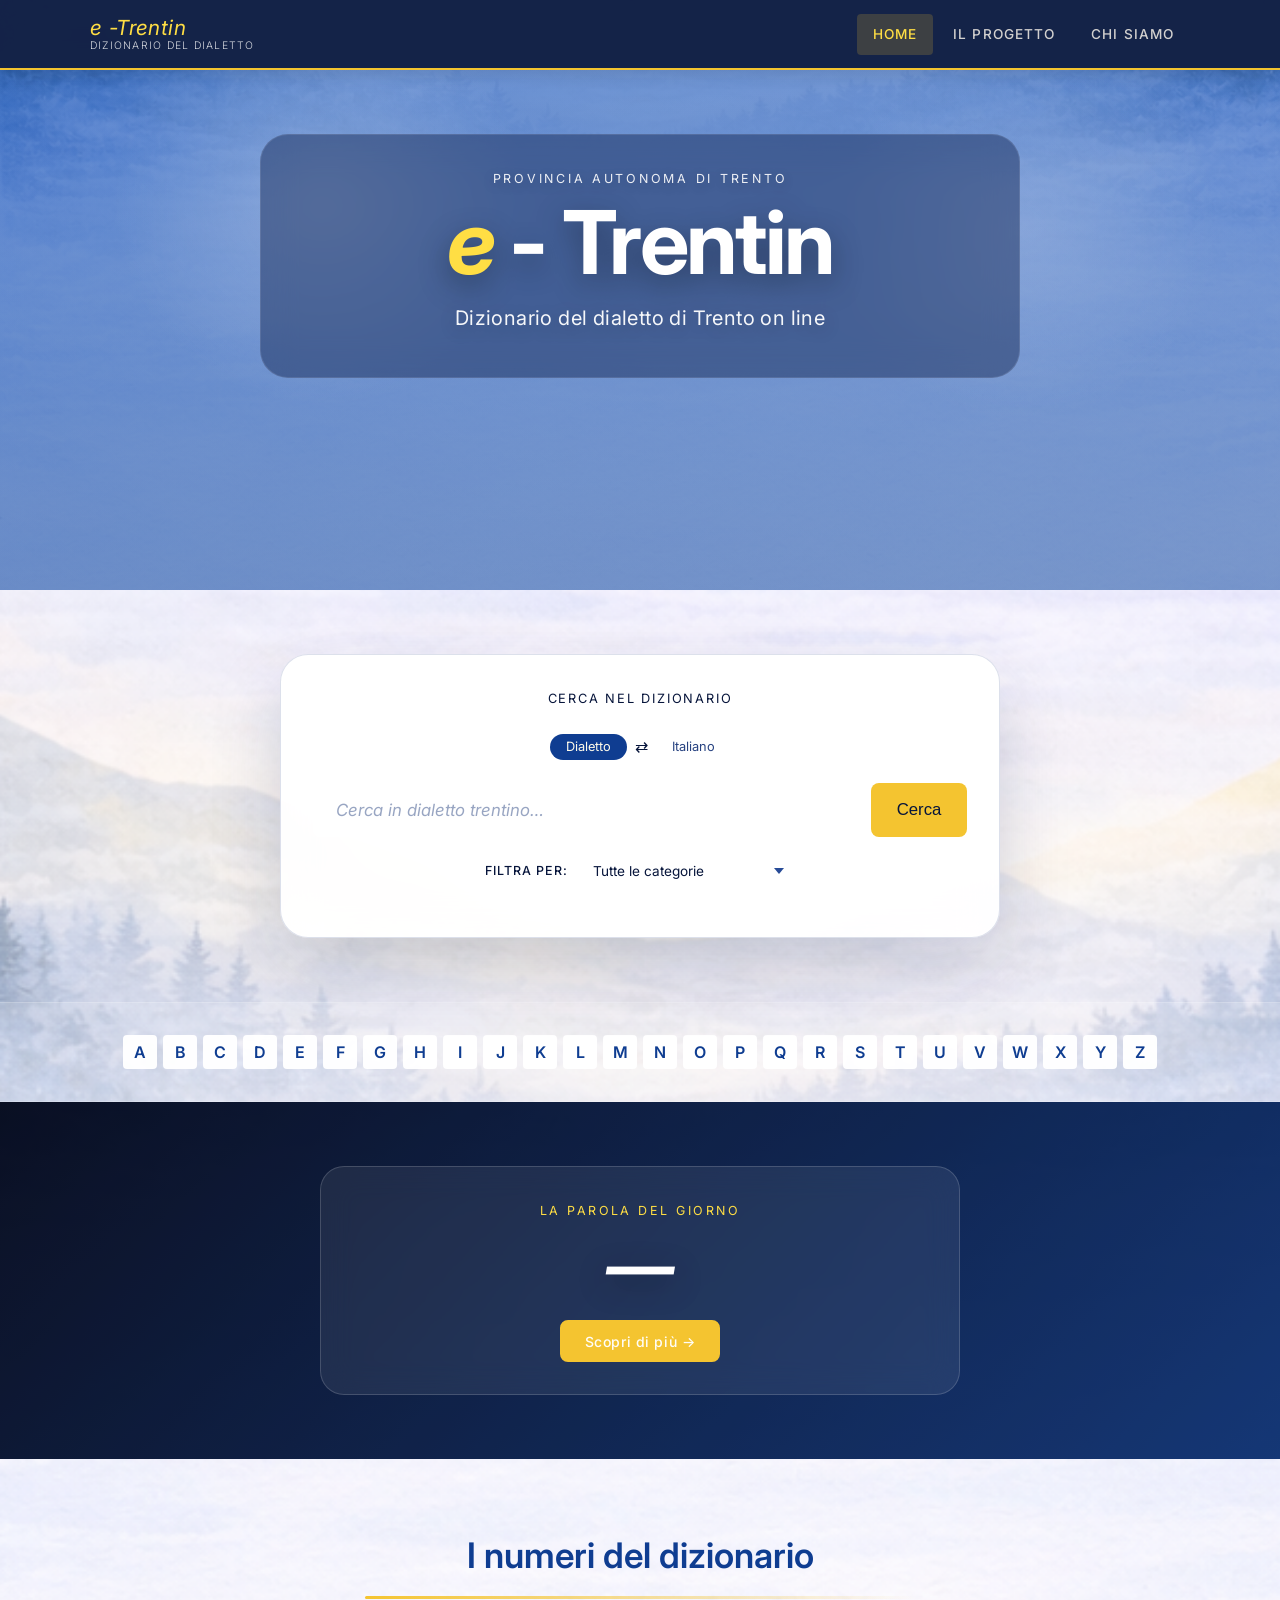
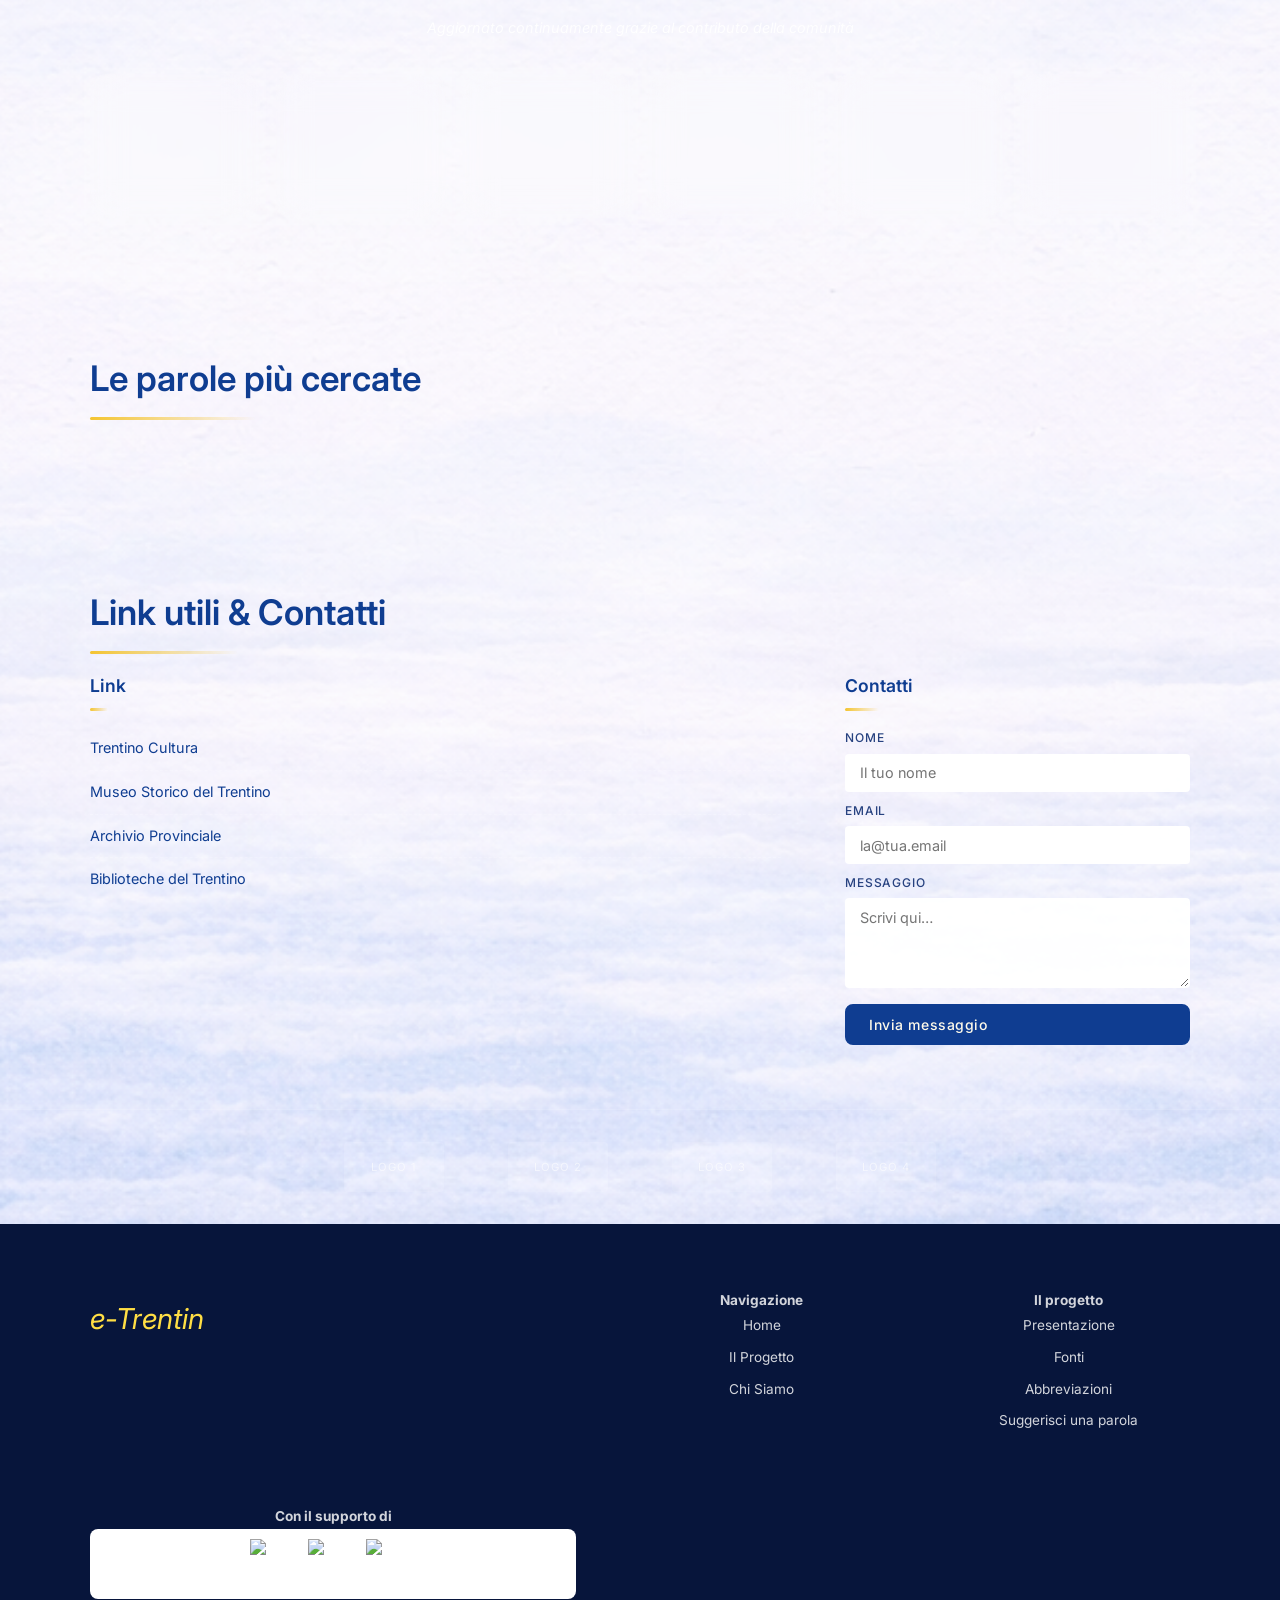
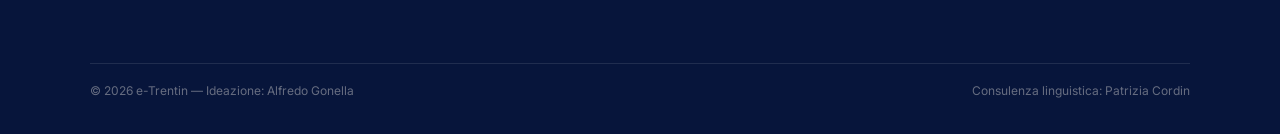
==== commit 24092f3e: "modifiche generali al codice" ====
--- a/SITO/index.html
+++ b/SITO/index.html
@@ -23,7 +23,7 @@
 
       <!-- Logo testuale -->
       <a href="index.html" class="nav-logo" aria-label="e-Trentin — torna alla home">
-        <span class="logo-title">e-Trentin</span>
+        <span class="logo-title">e -Trentin</span>
         <span class="logo-sub">Dizionario del dialetto</span>
       </a>
 
@@ -51,7 +51,7 @@
     <div class="container header-content">
       <p class="header-pretitle animate-fade-up delay-1">Provincia Autonoma di Trento</p>
       <h1 class="site-title animate-fade-up delay-2">
-        <em>e</em>-Trentin
+        <em>e</em> - Trentin
       </h1>
       <p class="site-subtitle animate-fade-up delay-3">
         Dizionario del dialetto di Trento on line
@@ -358,7 +358,6 @@
         <!-- Brand -->
         <div class="footer-brand">
           <p class="logo-title"><em>e</em>-Trentin</p>
-          <p>Dizionario del dialetto di Trento on line. Un progetto per conservare e valorizzare il patrimonio linguistico trentino.</p>
         </div>
 
         <!-- Navigazione -->
@@ -382,6 +381,16 @@
           </ul>
         </div>
 
+        <!-- Supporto -->
+        <div class="footer-col">
+          <h4>Con il supporto di</h4>
+          <div class="footer-logos">
+            <img src="Foto/logo3.png" alt="Logo 3" class="footer-logo">
+            <img src="Foto/logoBilingualism.png" alt="Logo Bilingualism" class="footer-logo">
+            <img src="Foto/logoBuonarroti.png" alt="Logo Buonarroti" class="footer-logo">
+          </div>
+        </div>
+
       </div>
 
       <div class="footer-bottom">
--- a/SITO/style.css
+++ b/SITO/style.css
@@ -4,7 +4,7 @@
    ============================================================ */
 
 /* ── Google Fonts ── */
-@import url('https://fonts.googleapis.com/css2?family=Playfair+Display:ital,wght@0,400;0,600;0,700;1,400&family=Lora:ital,wght@0,400;0,500;1,400&family=DM+Sans:wght@300;400;500&display=swap');
+@import url('https://fonts.googleapis.com/css2?family=Inter:wght@300;400;500&display=swap');
 
 /* ── Variabili CSS (palette e tipografia) ── */
 :root {
@@ -25,9 +25,9 @@
   --clr-glass-strong:rgba(255,255,255,.22);
 
   /* Tipografia */
-  --font-display: 'Playfair Display', Georgia, serif;
-  --font-body:    'Lora', Georgia, serif;
-  --font-ui:      'DM Sans', system-ui, sans-serif;
+  --font-display: 'Inter', sans-serif;
+  --font-body:    'Inter', sans-serif;
+  --font-ui:      'Inter', sans-serif;
 
   /* Spaziature */
   --space-xs:  0.25rem;
@@ -507,14 +507,8 @@
   color: rgba(255,255,255,.78);
 }
 
-.footer-col h4 {
-  font-family: var(--font-ui);
-  font-size: 0.7rem;
-  font-weight: 500;
-  letter-spacing: 0.15em;
-  text-transform: uppercase;
-  color: var(--clr-gold);
-  margin-bottom: var(--space-md);
+.footer-col {
+  text-align: center;
 }
 
 .footer-col ul {
@@ -545,6 +539,22 @@
   gap: var(--space-sm);
   color: rgba(245,240,232,.4);
   font-size: 0.75rem;
+}
+
+.footer-logos {
+  display: flex;
+  gap: var(--space-sm);
+  align-items: center;
+  background: white;
+  padding: 10px;
+  border-radius: 8px;
+  justify-content: center;
+}
+
+.footer-logo {
+  width: 50px;
+  height: 50px;
+  object-fit: contain;
 }
 
 /* ── ANIMAZIONI ── */
@@ -606,6 +616,21 @@
     grid-template-columns: 1fr;
     gap: var(--space-lg);
   }
+
+  .footer-bottom {
+    flex-direction: column;
+    align-items: flex-start;
+    gap: var(--space-md);
+  }
+
+  .footer-logos {
+    gap: var(--space-md);
+  }
+
+  .footer-logo {
+    width: 40px;
+    height: 40px;
+  }
 }
 
 @media (max-width: 480px) {
--- a/SITO/home.css
+++ b/SITO/home.css
@@ -215,8 +215,8 @@
 }
 
 .alpha-btn {
-  width: 38px;
-  height: 38px;
+  width: 34px;
+  height: 34px;
   display: flex;
   align-items: center;
   justify-content: center;
@@ -514,11 +514,11 @@
 
 .stat-label {
   font-family: var(--font-ui);
-  font-size: 0.75rem;
+  font-size: 0.9rem;
   font-weight: 500;
   letter-spacing: 0.1em;
   text-transform: uppercase;
-  color: var(--clr-light-text);
+  color: var(--clr-dark);
   margin-top: 0.4rem;
   display: block;
 }
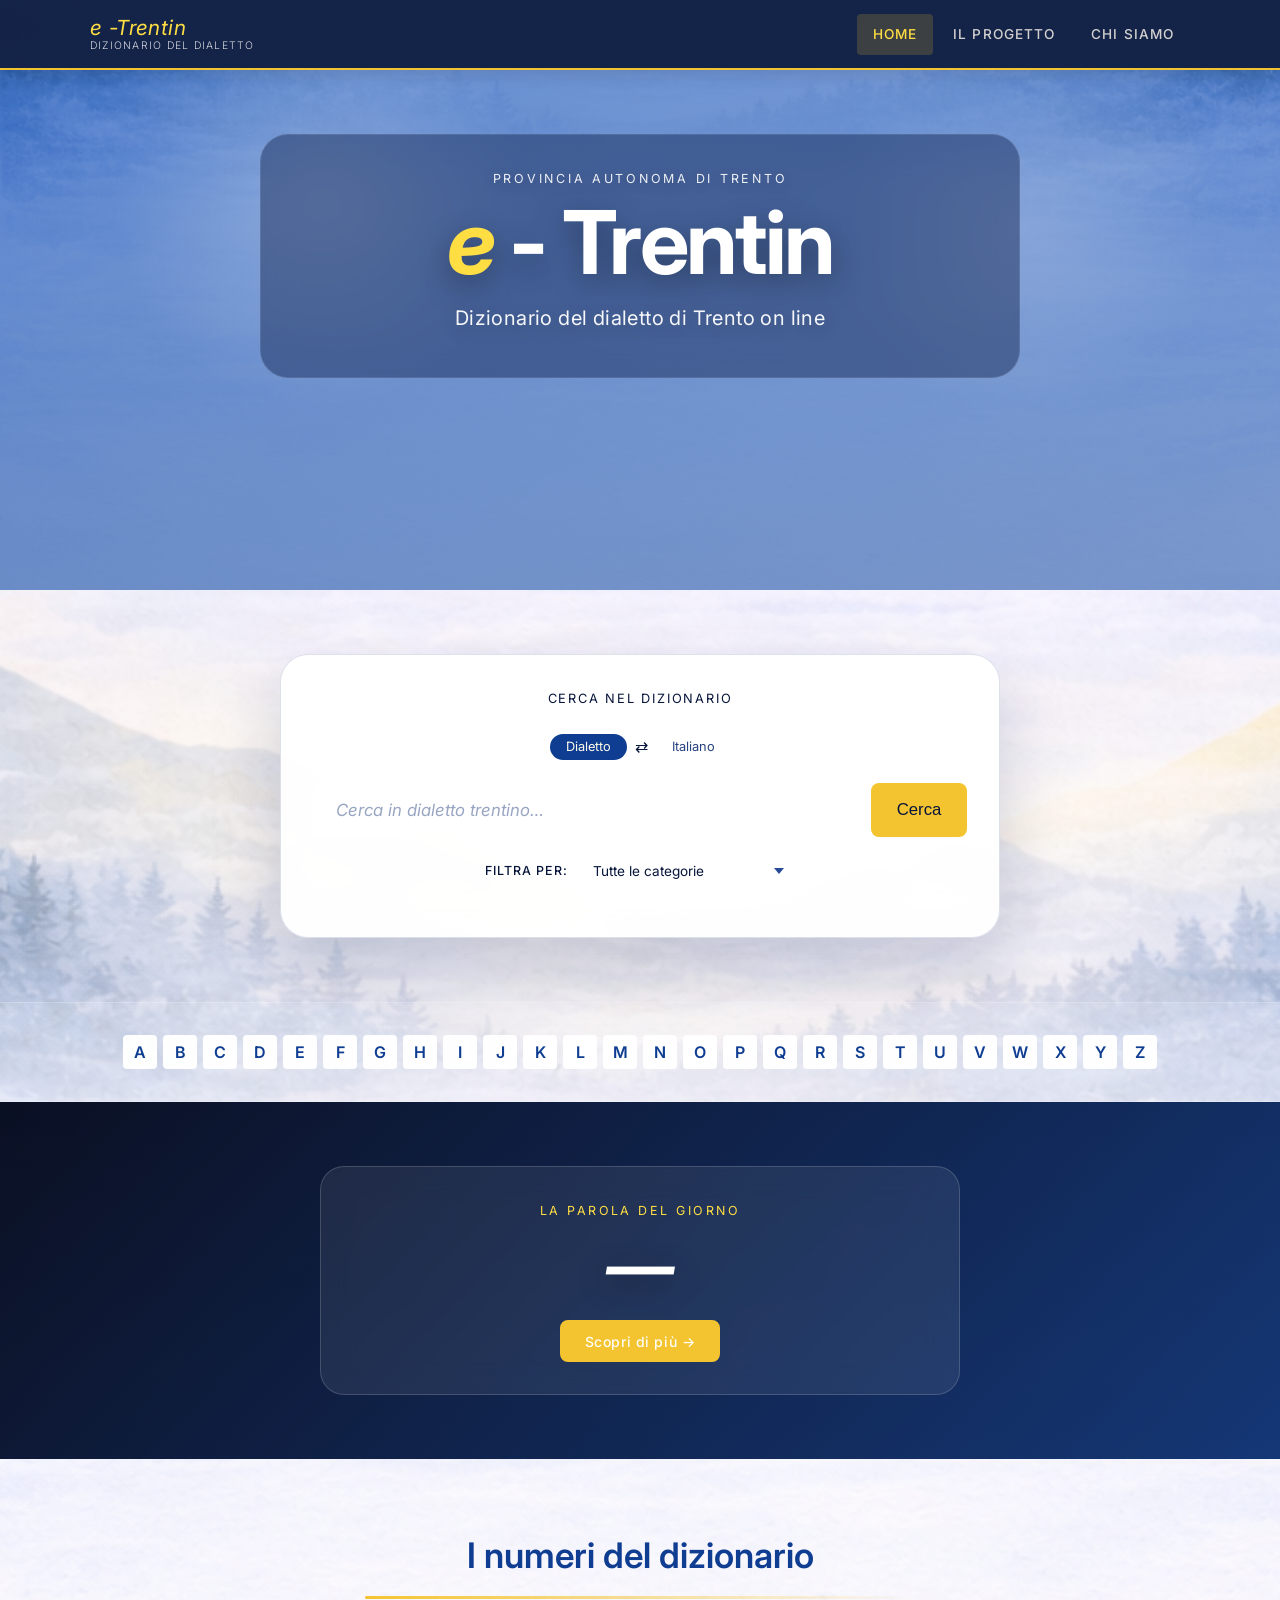
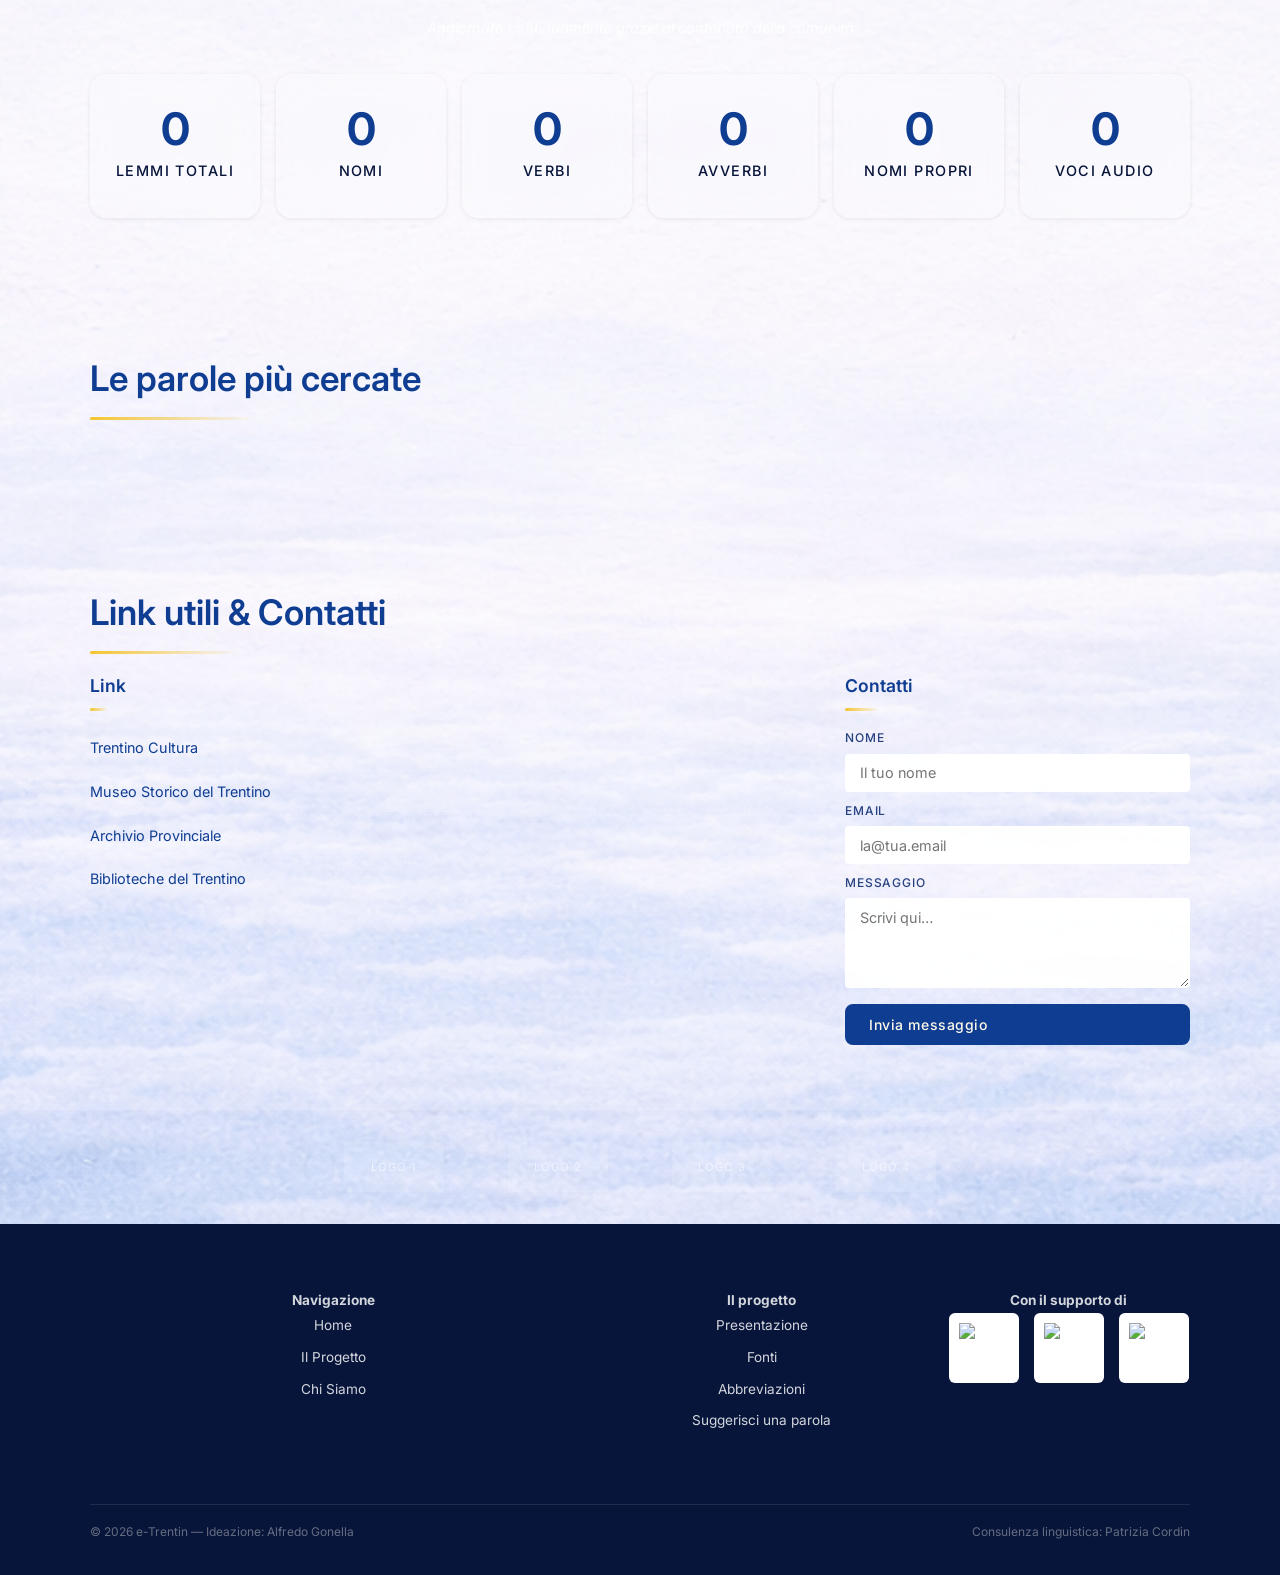
==== commit 55dc4acf: "modifiche generali" ====
--- a/SITO/index.html
+++ b/SITO/index.html
@@ -354,12 +354,6 @@
   <footer id="site-footer" role="contentinfo">
     <div class="container">
       <div class="footer-grid">
-
-        <!-- Brand -->
-        <div class="footer-brand">
-          <p class="logo-title"><em>e</em>-Trentin</p>
-        </div>
-
         <!-- Navigazione -->
         <div class="footer-col">
           <h4>Navigazione</h4>
--- a/SITO/style.css
+++ b/SITO/style.css
@@ -543,18 +543,18 @@
 
 .footer-logos {
   display: flex;
-  gap: var(--space-sm);
+  gap: 15px;
   align-items: center;
+  justify-content: center;
+}
+
+.footer-logo {
+  width: 70px;
+  height: 70px;
+  object-fit: contain;
   background: white;
   padding: 10px;
-  border-radius: 8px;
-  justify-content: center;
-}
-
-.footer-logo {
-  width: 50px;
-  height: 50px;
-  object-fit: contain;
+  border-radius: 6px;
 }
 
 /* ── ANIMAZIONI ── */
@@ -624,12 +624,13 @@
   }
 
   .footer-logos {
-    gap: var(--space-md);
+    gap: 10px;
   }
 
   .footer-logo {
-    width: 40px;
-    height: 40px;
+    width: 60px;
+    height: 60px;
+    padding: 8px;
   }
 }
 
